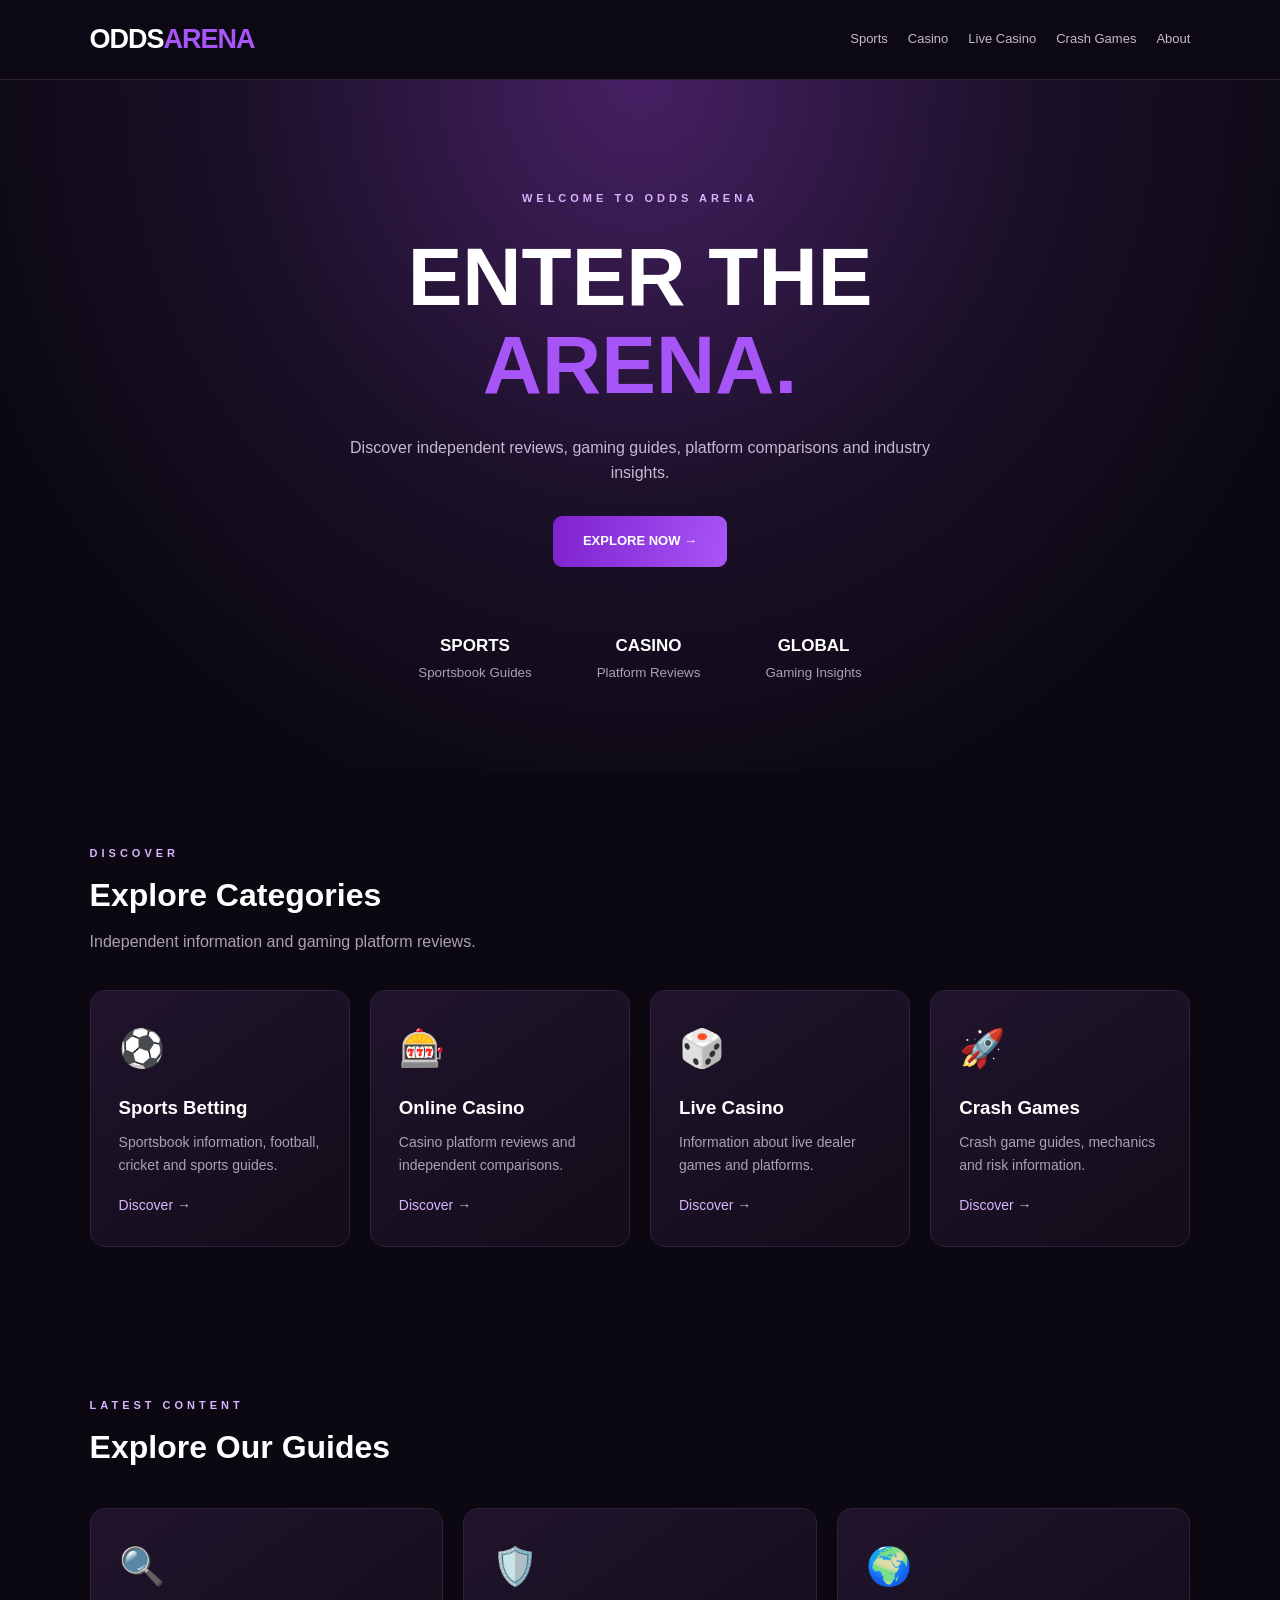
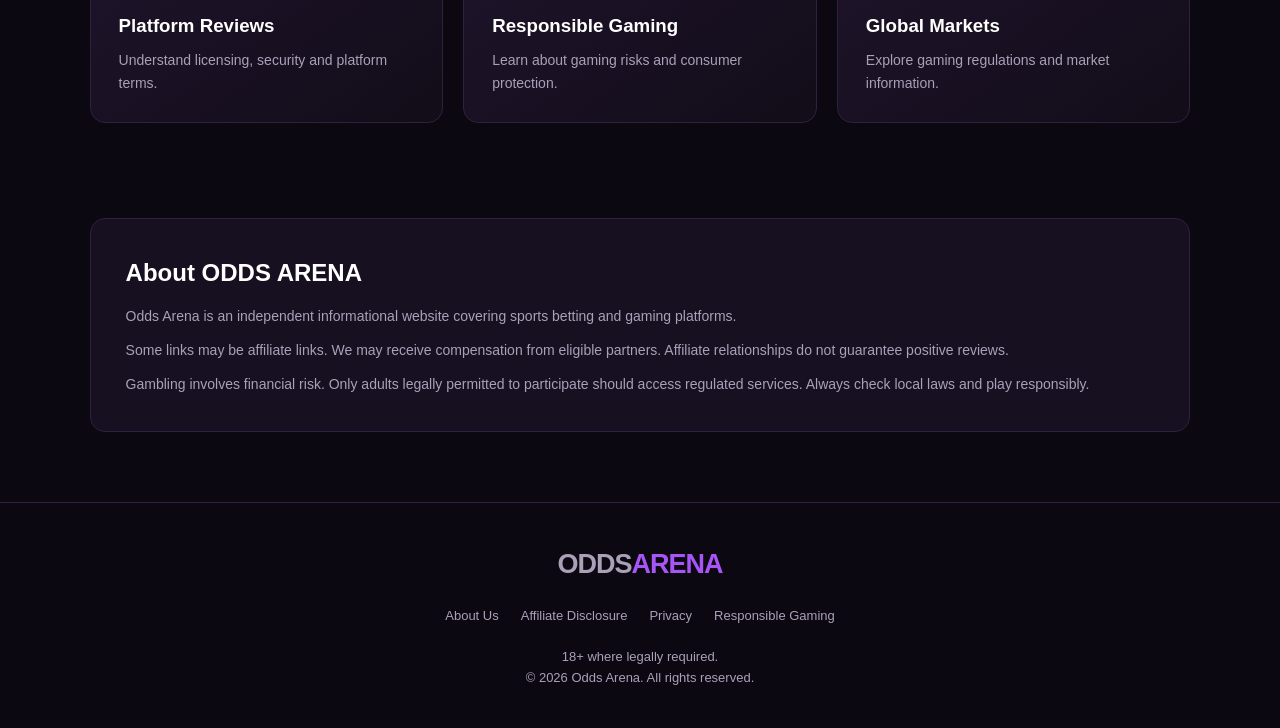
==== index.html @ 148da92d "Add initial index.html for Odds Arena website This is the initial commit of the index.html file, whi" ====
<!DOCTYPE html>
<html lang="en">
<head>
<meta charset="UTF-8">
<meta name="viewport" content="width=device-width, initial-scale=1.0">
<meta name="description" content="Odds Arena - Independent sports and gaming reviews, guides and comparisons.">
<meta name="theme-color" content="#0b0812">
<title>ODDS ARENA | Gaming Reviews & Guides</title>

<style>
:root {
  --bg:#0b0812;
  --panel:#171020;
  --purple:#a855f7;
  --light:#d8b4fe;
  --white:#ffffff;
  --muted:#aaa0b7;
  --border:#30213e;
}
* {box-sizing:border-box;margin:0;padding:0}
html {scroll-behavior:smooth}
body {
  background:var(--bg);
  color:var(--white);
  font-family:Arial,sans-serif;
  line-height:1.6;
}
a {text-decoration:none;color:inherit}

header {
  padding:18px 7%;
  display:flex;
  justify-content:space-between;
  align-items:center;
  flex-wrap:wrap;
  gap:20px;
  border-bottom:1px solid var(--border);
  background:#0d0914;
  position:sticky;
  top:0;
  z-index:10;
}
.logo {font-size:27px;font-weight:900;letter-spacing:-1px}
.logo span {color:var(--purple)}
nav {display:flex;gap:20px;flex-wrap:wrap}
nav a {font-size:13px;color:#c5b8d1}
nav a:hover {color:var(--light)}

.hero {
  text-align:center;
  padding:110px 20px 85px;
  background:radial-gradient(ellipse at center top,#472064 0%,#1a1027 45%,#0b0812 80%);
}
.eyebrow {
  color:var(--light);
  letter-spacing:4px;
  font-size:11px;
  font-weight:bold;
}
.hero h1 {
  font-size:clamp(42px,8vw,82px);
  line-height:1.08;
  margin:25px 0;
  font-weight:900;
}
.hero h1 span {color:var(--purple)}
.hero p {
  color:#c6b9d2;
  max-width:620px;
  margin:auto;
}
.button {
  display:inline-block;
  margin-top:30px;
  padding:15px 30px;
  background:linear-gradient(100deg,#7e22ce,#a855f7);
  border-radius:9px;
  font-weight:bold;
  font-size:13px;
}
.stats {
  display:flex;
  justify-content:center;
  gap:65px;
  margin-top:65px;
  flex-wrap:wrap;
}
.stats strong {display:block;font-size:17px}
.stats small {color:var(--muted)}

section {padding:75px 7%}
.heading {margin-bottom:35px}
.heading h2 {font-size:32px;margin:8px 0}
.heading p {color:var(--muted)}

.grid {
  display:grid;
  grid-template-columns:repeat(auto-fit,minmax(220px,1fr));
  gap:20px;
}
.card {
  background:linear-gradient(145deg,#20142c,#120d19);
  border:1px solid var(--border);
  border-radius:15px;
  padding:28px;
  transition:.25s;
}
.card:hover {
  transform:translateY(-5px);
  border-color:var(--purple);
}
.card .icon {font-size:37px}
.card h3 {margin:15px 0 8px}
.card p {color:var(--muted);font-size:14px}
.card a {color:var(--light);display:inline-block;margin-top:18px;font-size:14px}

.about {
  margin:20px 7% 70px;
  padding:35px;
  border:1px solid var(--border);
  background:var(--panel);
  border-radius:15px;
}
.about p {color:var(--muted);font-size:14px;margin-top:12px}

footer {
  padding:40px 7%;
  text-align:center;
  border-top:1px solid var(--border);
  color:var(--muted);
  font-size:13px;
}
.footer-links {
  display:flex;
  justify-content:center;
  flex-wrap:wrap;
  gap:22px;
  margin:20px 0;
}
footer a:hover {color:var(--light)}

@media(max-width:650px) {
  header {justify-content:center}
  nav {justify-content:center;gap:12px}
  .hero {padding:75px 18px}
  .stats {gap:25px}
  section {padding:55px 5%}
}
</style>
</head>

<body>

<header>
  <a class="logo" href="#">ODDS<span>ARENA</span></a>
  <nav>
    <a href="#sports">Sports</a>
    <a href="#casino">Casino</a>
    <a href="#live">Live Casino</a>
    <a href="#crash">Crash Games</a>
    <a href="#about">About</a>
  </nav>
</header>

<main>

<div class="hero">
  <div class="eyebrow">WELCOME TO ODDS ARENA</div>
  <h1>ENTER THE<br><span>ARENA.</span></h1>
  <p>
    Discover independent reviews, gaming guides,
    platform comparisons and industry insights.
  </p>
  <a class="button" href="#categories">EXPLORE NOW →</a>

  <div class="stats">
    <div><strong>SPORTS</strong><small>Sportsbook Guides</small></div>
    <div><strong>CASINO</strong><small>Platform Reviews</small></div>
    <div><strong>GLOBAL</strong><small>Gaming Insights</small></div>
  </div>
</div>

<section id="categories">
  <div class="heading">
    <div class="eyebrow">DISCOVER</div>
    <h2>Explore Categories</h2>
    <p>Independent information and gaming platform reviews.</p>
  </div>

  <div class="grid">
    <div class="card" id="sports">
      <div class="icon">⚽</div>
      <h3>Sports Betting</h3>
      <p>Sportsbook information, football, cricket and sports guides.</p>
      <a href="#about">Discover →</a>
    </div>

    <div class="card" id="casino">
      <div class="icon">🎰</div>
      <h3>Online Casino</h3>
      <p>Casino platform reviews and independent comparisons.</p>
      <a href="#about">Discover →</a>
    </div>

    <div class="card" id="live">
      <div class="icon">🎲</div>
      <h3>Live Casino</h3>
      <p>Information about live dealer games and platforms.</p>
      <a href="#about">Discover →</a>
    </div>

    <div class="card" id="crash">
      <div class="icon">🚀</div>
      <h3>Crash Games</h3>
      <p>Crash game guides, mechanics and risk information.</p>
      <a href="#about">Discover →</a>
    </div>
  </div>
</section>

<section>
  <div class="heading">
    <div class="eyebrow">LATEST CONTENT</div>
    <h2>Explore Our Guides</h2>
  </div>
  <div class="grid">
    <div class="card">
      <div class="icon">🔍</div>
      <h3>Platform Reviews</h3>
      <p>Understand licensing, security and platform terms.</p>
    </div>
    <div class="card">
      <div class="icon">🛡️</div>
      <h3>Responsible Gaming</h3>
      <p>Learn about gaming risks and consumer protection.</p>
    </div>
    <div class="card">
      <div class="icon">🌍</div>
      <h3>Global Markets</h3>
      <p>Explore gaming regulations and market information.</p>
    </div>
  </div>
</section>

<div class="about" id="about">
  <h2>About ODDS ARENA</h2>
  <p>
    Odds Arena is an independent informational website
    covering sports betting and gaming platforms.
  </p>
  <p>
    Some links may be affiliate links. We may receive
    compensation from eligible partners. Affiliate
    relationships do not guarantee positive reviews.
  </p>
  <p>
    Gambling involves financial risk. Only adults legally
    permitted to participate should access regulated services.
    Always check local laws and play responsibly.
  </p>
</div>

</main>

<footer>
  <a class="logo" href="#">ODDS<span>ARENA</span></a>
  <div class="footer-links">
    <a href="#about">About Us</a>
    <a href="#about">Affiliate Disclosure</a>
    <a href="#about">Privacy</a>
    <a href="#about">Responsible Gaming</a>
  </div>
  <p>18+ where legally required.</p>
  <p>© 2026 Odds Arena. All rights reserved.</p>
</footer>

</body>
</html>
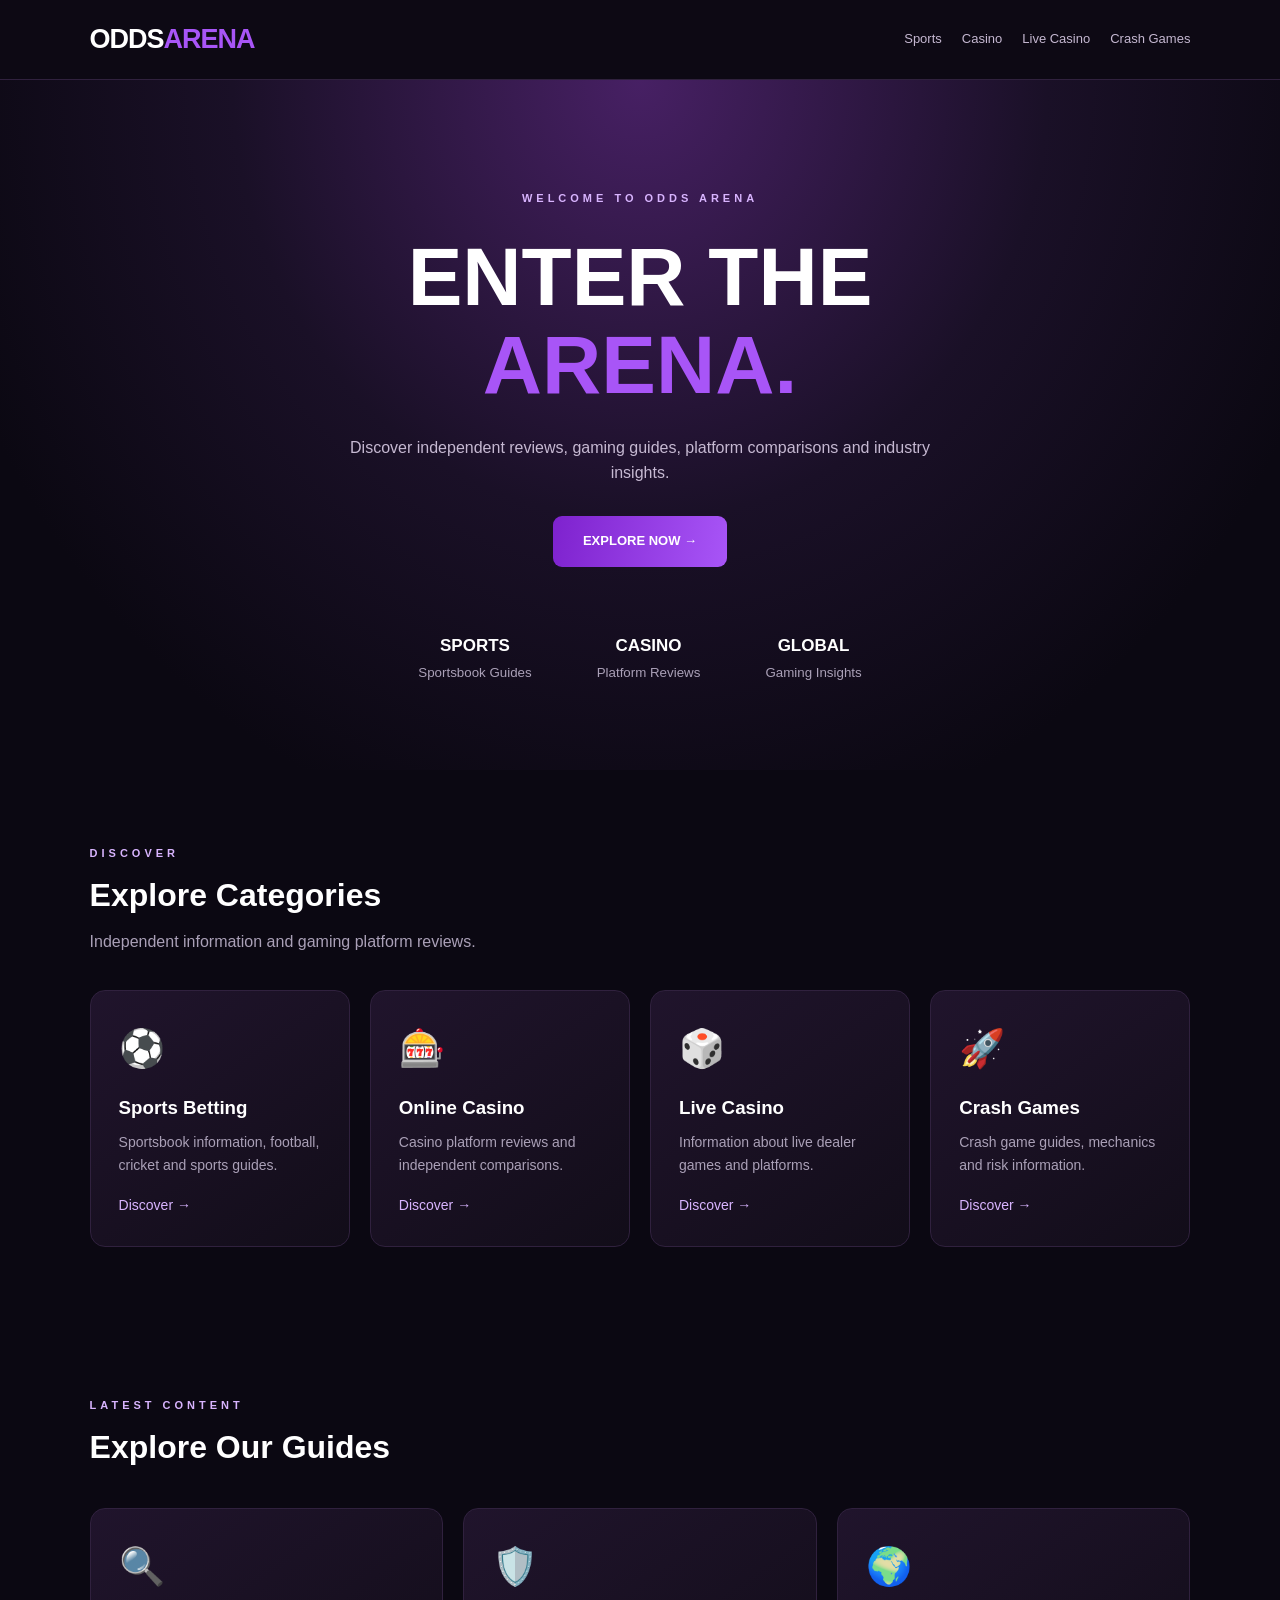
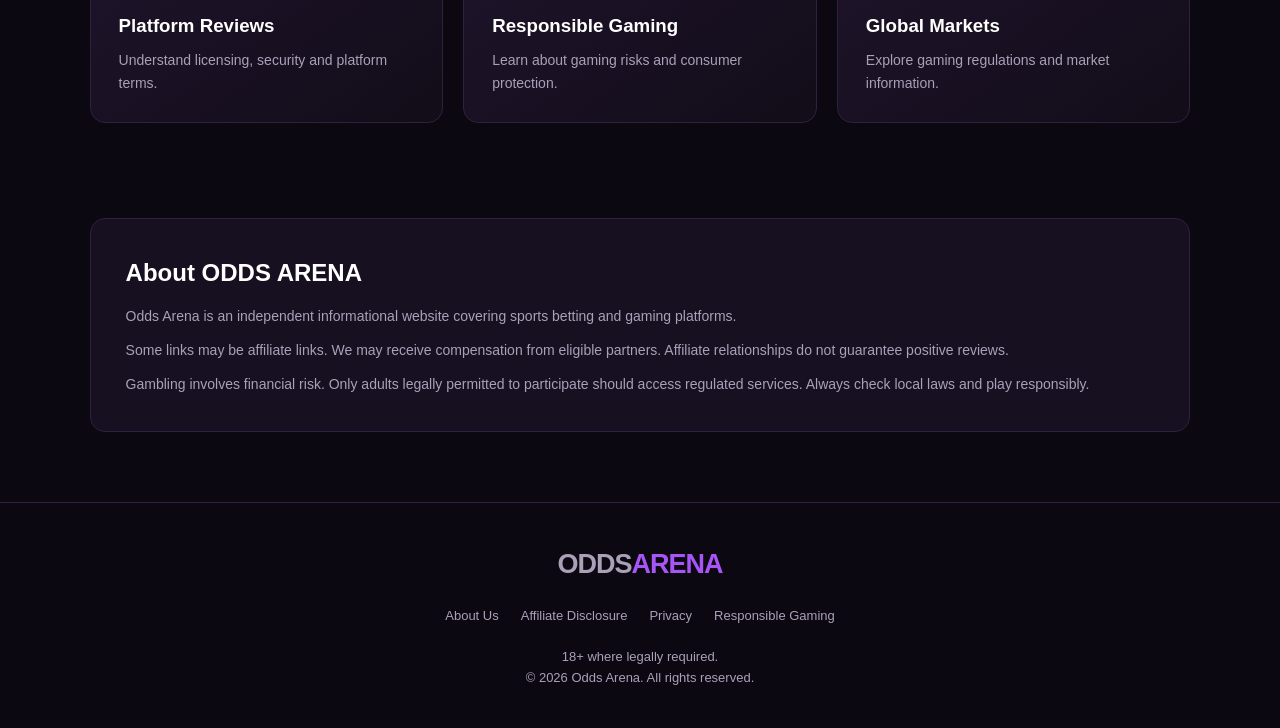
==== commit cbaaa74b: "Update index.html" ====
--- a/index.html
+++ b/index.html
@@ -155,11 +155,10 @@
 <header>
   <a class="logo" href="#">ODDS<span>ARENA</span></a>
   <nav>
-    <a href="#sports">Sports</a>
-    <a href="#casino">Casino</a>
-    <a href="#live">Live Casino</a>
-    <a href="#crash">Crash Games</a>
-    <a href="#about">About</a>
+    <a href="reviews.html#sports">Sports</a>
+<a href="reviews.html#casino">Casino</a>
+<a href="reviews.html#live">Live Casino</a>
+<a href="reviews.html#crash">Crash Games</a>
   </nav>
 </header>
 
@@ -193,28 +192,28 @@
       <div class="icon">⚽</div>
       <h3>Sports Betting</h3>
       <p>Sportsbook information, football, cricket and sports guides.</p>
-      <a href="#about">Discover →</a>
+      <a href="reviews.html#sports">Discover →</a>
     </div>
 
     <div class="card" id="casino">
       <div class="icon">🎰</div>
       <h3>Online Casino</h3>
       <p>Casino platform reviews and independent comparisons.</p>
-      <a href="#about">Discover →</a>
+      <a href="reviews.html#casino">Discover →</a>
     </div>
 
     <div class="card" id="live">
       <div class="icon">🎲</div>
       <h3>Live Casino</h3>
       <p>Information about live dealer games and platforms.</p>
-      <a href="#about">Discover →</a>
+      <a href="reviews.html#live">Discover →</a>
     </div>
 
     <div class="card" id="crash">
       <div class="icon">🚀</div>
       <h3>Crash Games</h3>
       <p>Crash game guides, mechanics and risk information.</p>
-      <a href="#about">Discover →</a>
+      <a href="reviews.html#crash">Discover →</a>
     </div>
   </div>
 </section>
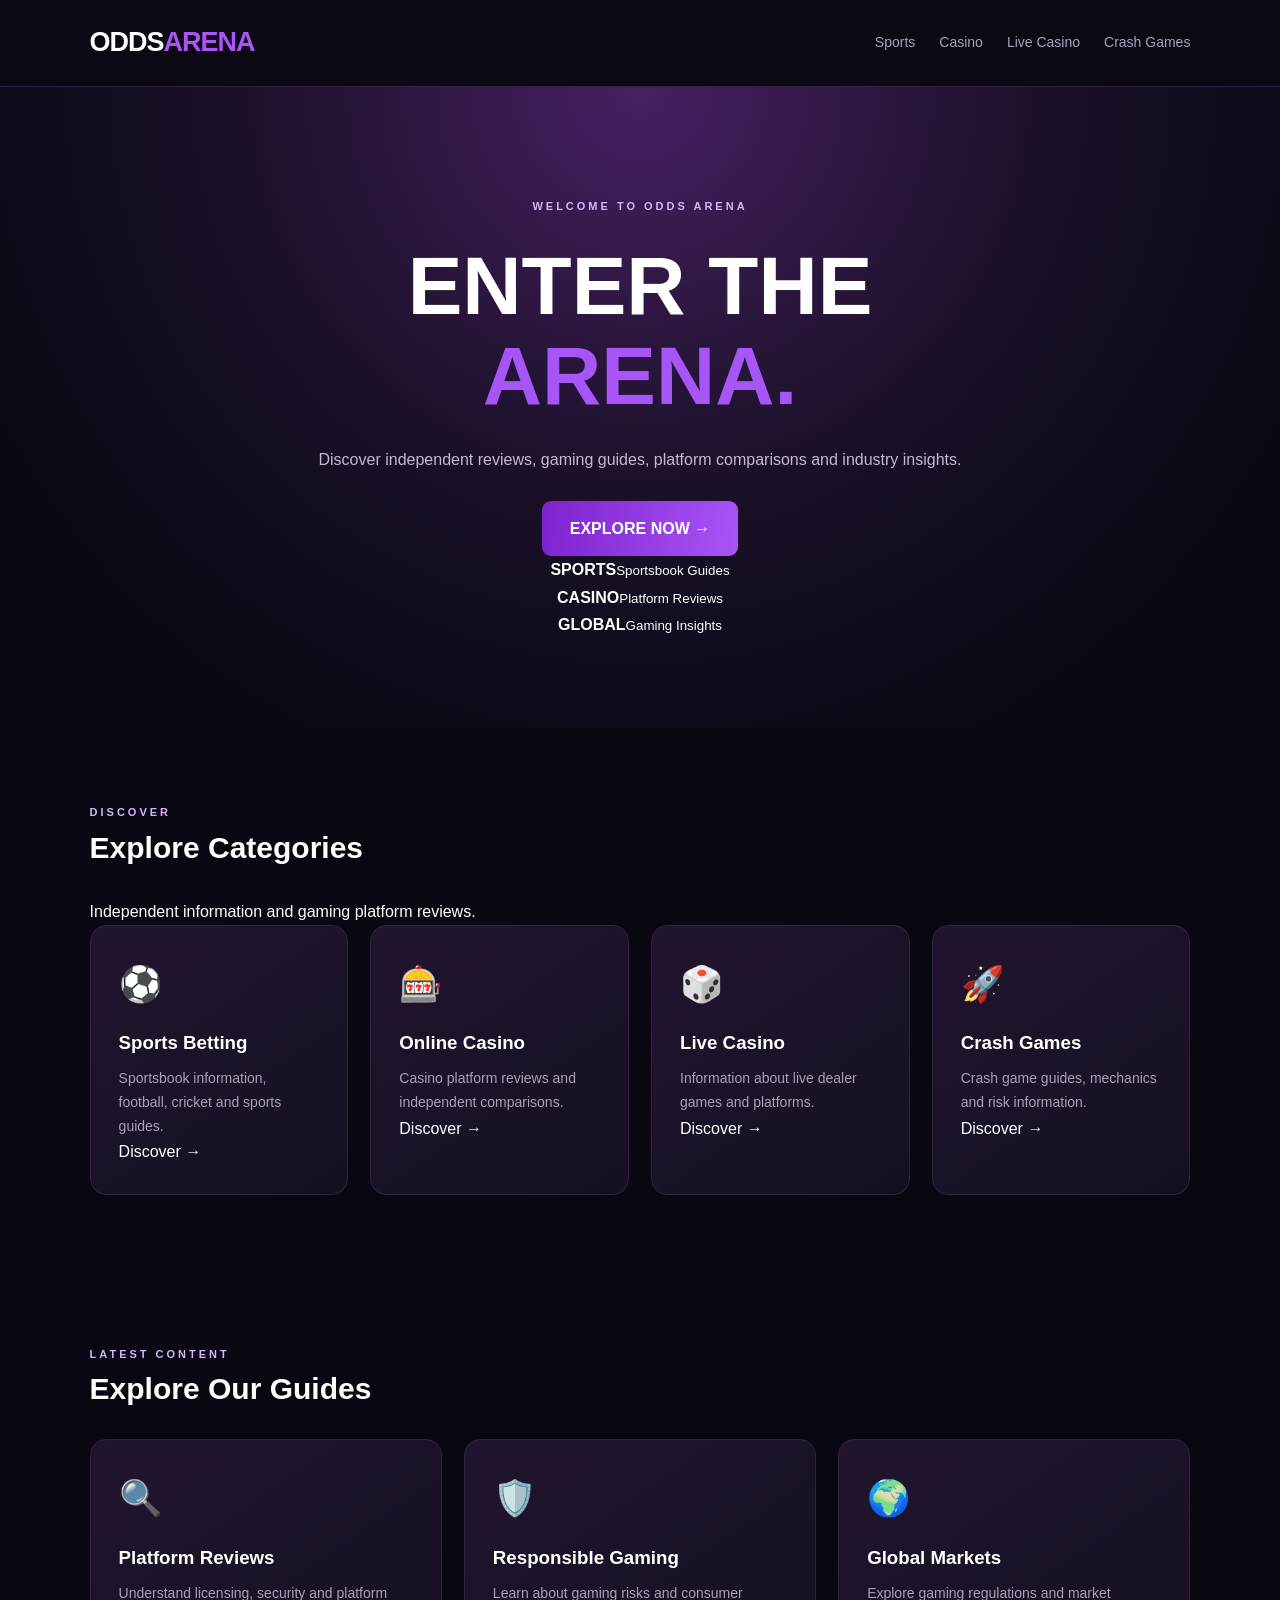
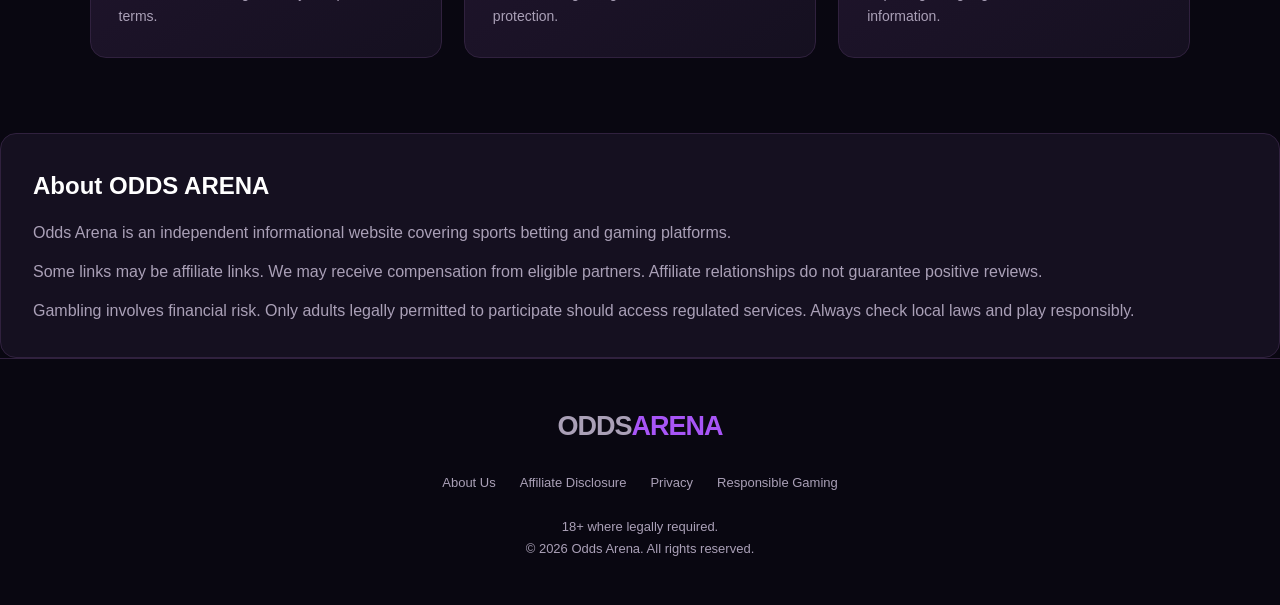
==== commit 89627bf7: "Update index.html" ====
--- a/index.html
+++ b/index.html
@@ -1,153 +1,14 @@
-
 <!DOCTYPE html>
 <html lang="en">
 <head>
+  <link rel="stylesheet" href="style.css">
 <meta charset="UTF-8">
 <meta name="viewport" content="width=device-width, initial-scale=1.0">
 <meta name="description" content="Odds Arena - Independent sports and gaming reviews, guides and comparisons.">
 <meta name="theme-color" content="#0b0812">
 <title>ODDS ARENA | Gaming Reviews & Guides</title>
 
-<style>
-:root {
-  --bg:#0b0812;
-  --panel:#171020;
-  --purple:#a855f7;
-  --light:#d8b4fe;
-  --white:#ffffff;
-  --muted:#aaa0b7;
-  --border:#30213e;
-}
-* {box-sizing:border-box;margin:0;padding:0}
-html {scroll-behavior:smooth}
-body {
-  background:var(--bg);
-  color:var(--white);
-  font-family:Arial,sans-serif;
-  line-height:1.6;
-}
-a {text-decoration:none;color:inherit}
 
-header {
-  padding:18px 7%;
-  display:flex;
-  justify-content:space-between;
-  align-items:center;
-  flex-wrap:wrap;
-  gap:20px;
-  border-bottom:1px solid var(--border);
-  background:#0d0914;
-  position:sticky;
-  top:0;
-  z-index:10;
-}
-.logo {font-size:27px;font-weight:900;letter-spacing:-1px}
-.logo span {color:var(--purple)}
-nav {display:flex;gap:20px;flex-wrap:wrap}
-nav a {font-size:13px;color:#c5b8d1}
-nav a:hover {color:var(--light)}
-
-.hero {
-  text-align:center;
-  padding:110px 20px 85px;
-  background:radial-gradient(ellipse at center top,#472064 0%,#1a1027 45%,#0b0812 80%);
-}
-.eyebrow {
-  color:var(--light);
-  letter-spacing:4px;
-  font-size:11px;
-  font-weight:bold;
-}
-.hero h1 {
-  font-size:clamp(42px,8vw,82px);
-  line-height:1.08;
-  margin:25px 0;
-  font-weight:900;
-}
-.hero h1 span {color:var(--purple)}
-.hero p {
-  color:#c6b9d2;
-  max-width:620px;
-  margin:auto;
-}
-.button {
-  display:inline-block;
-  margin-top:30px;
-  padding:15px 30px;
-  background:linear-gradient(100deg,#7e22ce,#a855f7);
-  border-radius:9px;
-  font-weight:bold;
-  font-size:13px;
-}
-.stats {
-  display:flex;
-  justify-content:center;
-  gap:65px;
-  margin-top:65px;
-  flex-wrap:wrap;
-}
-.stats strong {display:block;font-size:17px}
-.stats small {color:var(--muted)}
-
-section {padding:75px 7%}
-.heading {margin-bottom:35px}
-.heading h2 {font-size:32px;margin:8px 0}
-.heading p {color:var(--muted)}
-
-.grid {
-  display:grid;
-  grid-template-columns:repeat(auto-fit,minmax(220px,1fr));
-  gap:20px;
-}
-.card {
-  background:linear-gradient(145deg,#20142c,#120d19);
-  border:1px solid var(--border);
-  border-radius:15px;
-  padding:28px;
-  transition:.25s;
-}
-.card:hover {
-  transform:translateY(-5px);
-  border-color:var(--purple);
-}
-.card .icon {font-size:37px}
-.card h3 {margin:15px 0 8px}
-.card p {color:var(--muted);font-size:14px}
-.card a {color:var(--light);display:inline-block;margin-top:18px;font-size:14px}
-
-.about {
-  margin:20px 7% 70px;
-  padding:35px;
-  border:1px solid var(--border);
-  background:var(--panel);
-  border-radius:15px;
-}
-.about p {color:var(--muted);font-size:14px;margin-top:12px}
-
-footer {
-  padding:40px 7%;
-  text-align:center;
-  border-top:1px solid var(--border);
-  color:var(--muted);
-  font-size:13px;
-}
-.footer-links {
-  display:flex;
-  justify-content:center;
-  flex-wrap:wrap;
-  gap:22px;
-  margin:20px 0;
-}
-footer a:hover {color:var(--light)}
-
-@media(max-width:650px) {
-  header {justify-content:center}
-  nav {justify-content:center;gap:12px}
-  .hero {padding:75px 18px}
-  .stats {gap:25px}
-  section {padding:55px 5%}
-}
-</style>
 </head>
 
 <body>
--- a/style.css
+++ b/style.css
@@ -0,0 +1,255 @@
+
+:root {
+  --bg: #090711;
+  --surface: #151020;
+  --surface-light: #21152e;
+  --purple: #a855f7;
+  --purple-light: #d8b4fe;
+  --text: #ffffff;
+  --muted: #aaa0b7;
+  --border: #30213e;
+}
+
+* {
+  box-sizing: border-box;
+  margin: 0;
+  padding: 0;
+}
+
+html {
+  scroll-behavior: smooth;
+}
+
+body {
+  background: var(--bg);
+  color: var(--text);
+  font-family: Arial, sans-serif;
+  line-height: 1.7;
+}
+
+a {
+  color: inherit;
+  text-decoration: none;
+  transition: .25s;
+}
+
+/* HEADER */
+
+header {
+  background: rgba(13, 9, 20, .96);
+  border-bottom: 1px solid var(--border);
+  padding: 20px 7%;
+  display: flex;
+  justify-content: space-between;
+  align-items: center;
+  flex-wrap: wrap;
+  gap: 20px;
+}
+
+.logo {
+  font-size: 27px;
+  font-weight: 900;
+  letter-spacing: -1px;
+}
+
+.logo span {
+  color: var(--purple);
+}
+
+nav {
+  display: flex;
+  flex-wrap: wrap;
+  gap: 24px;
+}
+
+nav a {
+  color: var(--muted);
+  font-size: 14px;
+}
+
+nav a:hover {
+  color: var(--purple-light);
+}
+
+/* HERO */
+
+.hero {
+  text-align: center;
+  padding: 110px 20px 90px;
+  background:
+    radial-gradient(
+      ellipse at top,
+      #472064 0%,
+      #1a1027 45%,
+      #090711 85%
+    );
+}
+
+.hero h1 {
+  font-size: clamp(42px, 8vw, 82px);
+  line-height: 1.1;
+  margin: 25px 0;
+  font-weight: 900;
+}
+
+.hero h1 span {
+  color: var(--purple);
+}
+
+.hero p {
+  max-width: 650px;
+  margin: auto;
+  color: #c6b9d2;
+}
+
+/* BUTTONS */
+
+.btn,
+.button,
+.primary-btn {
+  display: inline-block;
+  margin-top: 28px;
+  padding: 14px 28px;
+  background: linear-gradient(
+    100deg,
+    #7e22ce,
+    #a855f7
+  );
+  color: white;
+  border-radius: 9px;
+  font-weight: bold;
+  transition: .25s;
+}
+
+.btn:hover,
+.button:hover,
+.primary-btn:hover {
+  transform: translateY(-3px);
+  box-shadow: 0 8px 30px #a855f744;
+}
+
+/* SECTIONS */
+
+section {
+  padding: 75px 7%;
+}
+
+section h2 {
+  font-size: 30px;
+  margin-bottom: 25px;
+}
+
+.eyebrow,
+.tag {
+  color: var(--purple-light);
+  letter-spacing: 3px;
+  font-size: 11px;
+  font-weight: bold;
+}
+
+/* CARDS */
+
+.grid {
+  display: grid;
+  grid-template-columns:
+    repeat(auto-fit, minmax(230px, 1fr));
+  gap: 22px;
+}
+
+.card,
+.category-card {
+  background: linear-gradient(
+    145deg,
+    var(--surface-light),
+    var(--surface)
+  );
+  border: 1px solid var(--border);
+  border-radius: 16px;
+  padding: 28px;
+  transition: .25s;
+}
+
+.card:hover,
+.category-card:hover {
+  border-color: var(--purple);
+  transform: translateY(-5px);
+  box-shadow: 0 10px 30px #a855f71a;
+}
+
+.card h3 {
+  margin: 14px 0 8px;
+}
+
+.card p,
+.category-card p {
+  color: var(--muted);
+  font-size: 14px;
+}
+
+.card span,
+.card .icon {
+  font-size: 35px;
+}
+
+/* INFORMATION */
+
+.info,
+.about,
+.disclosure {
+  background: var(--surface);
+  border: 1px solid var(--border);
+  border-radius: 16px;
+  padding: 32px;
+}
+
+.info p,
+.about p,
+.disclosure p {
+  color: var(--muted);
+  margin-top: 12px;
+}
+
+/* FOOTER */
+
+footer {
+  padding: 45px 7%;
+  text-align: center;
+  border-top: 1px solid var(--border);
+  color: var(--muted);
+  font-size: 13px;
+}
+
+.footer-links {
+  display: flex;
+  justify-content: center;
+  flex-wrap: wrap;
+  gap: 24px;
+  margin: 22px 0;
+}
+
+/* MOBILE */
+
+@media (max-width: 700px) {
+  header {
+    justify-content: center;
+    text-align: center;
+  }
+
+  nav {
+    justify-content: center;
+    gap: 14px;
+  }
+
+  .hero {
+    padding: 75px 18px;
+  }
+
+  section {
+    padding: 50px 5%;
+  }
+
+  .grid {
+    grid-template-columns: 1fr;
+  }
+}
+
